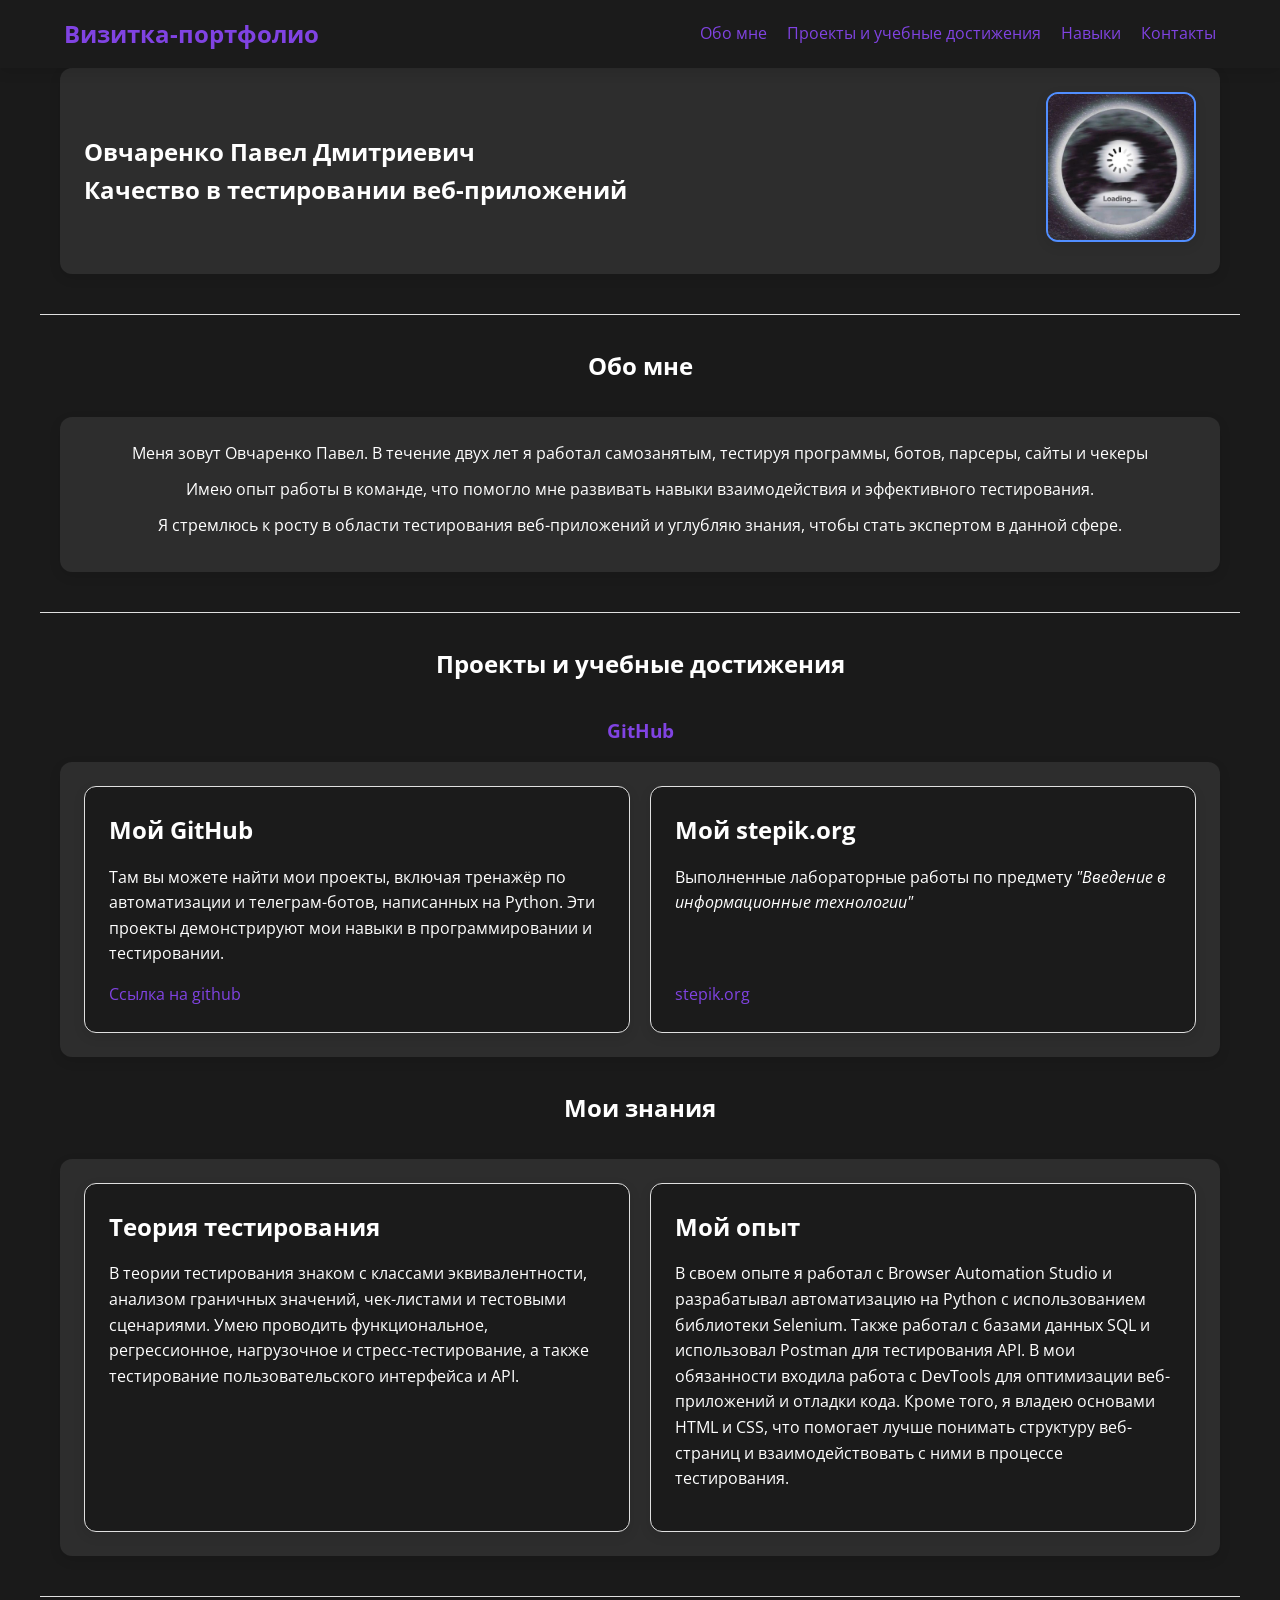
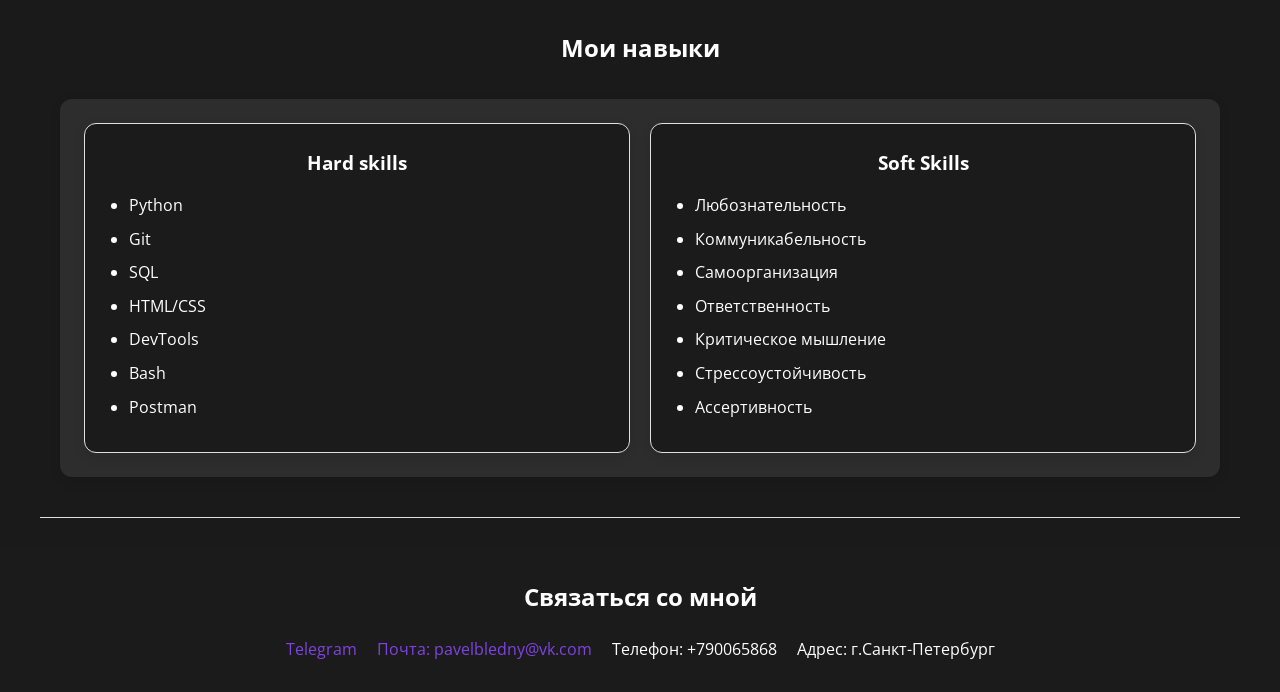
==== index.html @ 09defc1b "Update and rename main.html to index.html" ====
<!DOCTYPE html>
<html>
    <head>  
        <meta charset="utf-8" /> <!-- установка набора символов -->
        <meta name="viewport" content="width=device-width" /> <!-- элемент видовой области обеспечивает отрисовку страницы на ширине области просмотра, предотвращая отрисовку страниц мобильными браузерами шире области просмотра, а затем уменьшая их.-->
        <title>Овчаренко Павел</title> 
        <link rel="preconnect" href="https://fonts.googleapis.com">
        <link rel="preconnect" href="https://fonts.gstatic.com" crossorigin>
        <link href="https://fonts.googleapis.com/css2?family=Open+Sans:ital,wght@0,300..800;1,300..800&display=swap" rel="stylesheet">
        <link rel="stylesheet" href="style.css">
        <link rel="icon" href="foto/ava.jpg" type="image/x-icon">
        <link rel="shortcut icon" href="foto/ava.jpg" type="image/x-icon">
    </head>
    <body> 
        <header>
            <a href="#"><h2>Визитка-портфолио</h2></a>
            <nav>
                <h2>Навигация:</h2>
                <ul class="navigation">
                    <li><a href="#about_me">Обо мне</a></li>
                    <li><a href="#projects">Проекты и учебные достижения</a></li>
                    <li><a href="#skills">Навыки</a></li>
                    <li><a href="#contacts">Контакты</a></li>
                </ul>
            </nav>
        </header>
        <main>
            <section id="me" class="container">
                <div class="information">
                    <div class="performance">
                        <h1>Овчаренко Павел Дмитриевич</h1>
                        <h2>Качество в тестировании веб-приложений</h2>
                        
                    </div>
                    <div class="my_image">
                        <img src="foto/ava.jpg" alt="Мое фото" width="200" height="300">
                    </div>
                </div>
            </section>
            <section id="about_me" class="container">
                <h2 class="section_header">Обо мне</h2>
                <div class="info">
                    <p>Меня зовут Овчаренко Павел. В течение двух лет я работал самозанятым, тестируя программы, ботов, парсеры, сайты и чекеры</p>
                    <p>Имею опыт работы в команде, что помогло мне развивать навыки взаимодействия и эффективного тестирования.</p>
                    <p>Я стремлюсь к росту в области тестирования веб-приложений и углубляю знания, чтобы стать экспертом в данной сфере.</p>
                </div>
            </section>
            <section id="projects" class="container">
                <h2 class="section_header">Проекты и учебные достижения</h2>
                <a href="https://github.com/Pbnne" target="_blank"><h3 class="git_link">GitHub</h3></a>
                <div class="all_projects">
                    <div class="project">
                        <div class="about_project">
                            <h2>Мой GitHub</h2>
                            <p>Там вы можете найти мои проекты, включая тренажёр по автоматизации и телеграм-ботов, написанных на Python. Эти проекты демонстрируют мои навыки в программировании и тестировании.</p>
                            <a href="https://github.com/Pbnne">Ссылка на github</a>
                        </div>
                    </div>
                    <div class="project">
                        <div class="about_project">
                            <h2>Мой stepik.org</h2>
                            <p>Выполненные лабораторные работы по предмету <i>"Введение в информационные технологии"</i></p>
                            <a href="https://stepik.org/users/546768757/profile">stepik.org</a>
                        </div>
                    </div>
                </div>
                <h2 class="section_header">Мои знания</h2>
                <div class="all_cases">
                    <div class="case">
                        <div class="about_case">
                            <h2>Теория тестирования</h2>
                            <p>В теории тестирования знаком с классами эквивалентности, анализом граничных значений, чек-листами и тестовыми сценариями. Умею проводить функциональное, регрессионное, нагрузочное и стресс-тестирование, а также тестирование пользовательского интерфейса и API.</p>    
                        </div>
                    </div>
                    <div class="case">
                        <div class="about_case">
                            <h2>Мой опыт</h2>
                            <p>В своем опыте я работал с Browser Automation Studio и разрабатывал автоматизацию на Python с использованием библиотеки Selenium. Также работал с базами данных SQL и использовал Postman для тестирования API. В мои обязанности входила работа с DevTools для оптимизации веб-приложений и отладки кода. Кроме того, я владею основами HTML и CSS, что помогает лучше понимать структуру веб-страниц и взаимодействовать с ними в процессе тестирования.</p>
                        </div>
                    </div>
                </div>
            </section>
            <section id="skills" class="container">
                <h2 class="section_header">Мои навыки</h2>
                <div class="my_skills">
                    <div class="hard_skills">
                        <h3>Hard skills</h3>
                        <ul>
                            <li>Python</li>
                            <li>Git</li>
                            <li>SQL</li>
                            <li>HTML/CSS</li>
                            <li>DevTools</li>
                            <li>Bash</li>
                            <li>Postman</li>
                        </ul>
                    </div>
                    <div class="soft_skills">
                        <h3>Soft Skills</h3>
                        <ul>
                            <li>Любознательность</li>
                            <li>Коммуникабельность</li>
                            <li>Самоорганизация</li>
                            <li>Ответственность</li>
                            <li>Критическое мышление</li>
                            <li>Стрессоустойчивость</li>
                            <li>Ассертивность</li>
                        </ul>
                    </div>
                </div>
            </section>
        </main>
        <footer id="contacts" class="contacts">
            <h2>Связаться со мной</h2>
            <ul class="navigation">
                <li><a href="https://t.me/pbnne1" target="_blank">Telegram</a></li>
                <li><a href="mailto:pavelbledny@vk.com" target="_blank">Почта: pavelbledny@vk.com</a></li>
                <li>Телефон: +790065868</li>
                <li>Адрес: г.Санкт-Петербург</li>
            </ul>
        </footer>
        <script>
            document.querySelector('.hamburger-menu').addEventListener('click', function() {document.querySelector('nav').classList.toggle('active');});
        </script>
    </body>
</html>
---- style.css ----
/* Основные стили и сброс */
* {
  margin: 0;
  padding: 0;
  box-sizing: border-box;
}

:root {
  --primary-bg: #1A1A1A;
  --secondary-bg: #2D2D2D;
  --tertiary-bg: #1b1b1b;
  --primary-text: #ffffff;
  --accent-color: rgb(128, 67, 226);
  --accent-hover: rgb(0, 0, 255);
  --border-color: #e0e0e0;
  --shadow: 0 4px 12px rgba(0, 0, 0, 0.1);
  --border-radius: 12px;
  --padding-section: 24px;
  --padding-container: 40px;
  --img-border: 2px solid #518eff;
}

body {
  font-family: 'Open Sans', sans-serif;
  background-color: var(--primary-bg);
  line-height: 1.6;
  color: var(--primary-text);
  font-size: 16px;
}

/* Контейнеры и общие стили */
.container {
  width: 100%;
  max-width: 1200px;
  margin: 0 auto 30px;
  padding: 0 20px var(--padding-container);
  border-bottom: 1px solid var(--border-color);
}

/* Стиль для кнопки меню */
.hamburger-menu {
  display: none;
  cursor: pointer;
  font-size: 1.5rem;
  background: none;
  border: none;
  color: var(--primary-text);
}

.section_header {
  text-align: center;
  margin: 2rem 0;
}

/* Шапка сайта */
header {
  display: flex;
  justify-content: space-between;
  align-items: center;
  background-color: var(--tertiary-bg);
  padding: 15px 5%;
  width: 100%;
  position: sticky;
  top: 0;
  z-index: 100;
  box-shadow: var(--shadow);
}

nav {
  display: flex;
  align-items: center;
}

nav h2 {
  display: none; /* Скрываем заголовок навигации по умолчанию */
}

.navigation {
  display: flex;
  list-style: none;
  gap: 20px;
  flex-wrap: wrap;
  justify-content: center;
}

/* Раздел "Обо мне" */
.information {
  display: flex;
  justify-content: space-between;
  align-items: center;
  flex-wrap: wrap;
  gap: 40px;
  background-color: var(--secondary-bg);
  border-radius: var(--border-radius);
  padding: var(--padding-section);
  box-shadow: var(--shadow);
}

.performance {
  flex: 1;
  min-width: 300px;
}

.my_image {
  flex-shrink: 0;
}

.my_image img {
  border-radius: var(--border-radius);
  box-shadow: var(--shadow);
  border: var(--img-border);
  max-width: 150px;
  height: auto;
  width: 100%;
}

/* Стиль для информации "Обо мне" */
.info {
  text-align: center;
  background-color: var(--secondary-bg);
  border-radius: var(--border-radius);
  padding: var(--padding-section);
  box-shadow: var(--shadow);
}

.info p {
  margin-bottom: 10px;
}

/* Ссылки */
a {
  text-decoration: none;
  color: var(--accent-color);
  transition: color 0.3s ease;
}

a:hover {
  color: var(--accent-hover);
}

.git_link {
  display: block;
  text-align: center;
  margin: 1rem 0;
  font-size: 1.2rem;
}

/* Проекты и кейсы */
.all_projects, .all_cases {
  display: grid;
  grid-template-columns: repeat(auto-fit, minmax(280px, 1fr));
  gap: 20px;
  background-color: var(--secondary-bg);
  border-radius: var(--border-radius);
  padding: var(--padding-section);
  box-shadow: var(--shadow);
}

.project, .case, .hard_skills, .soft_skills {
  background-color: var(--tertiary-bg);
  border-radius: var(--border-radius);
  padding: var(--padding-section);
  box-shadow: var(--shadow);
  border: 1px solid var(--border-color);
  height: 100%;
  display: flex;
  flex-direction: column;
}

.about_project, .about_case {
  display: flex;
  flex-direction: column;
  height: 100%;
}

.about_project h2, .about_case h2 {
  margin-bottom: 15px;
}

.about_project p, .about_case p {
  margin-bottom: 15px;
  flex-grow: 1;
}

/* Навыки */
.my_skills {
  display: grid;
  grid-template-columns: repeat(auto-fit, minmax(280px, 1fr));
  gap: 20px;
  background-color: var(--secondary-bg);
  border-radius: var(--border-radius);
  padding: var(--padding-section);
  box-shadow: var(--shadow);
}

.hard_skills, .soft_skills {
  padding: var(--padding-section);
}

.hard_skills h3, .soft_skills h3 {
  margin-bottom: 15px;
  text-align: center;
}

.hard_skills ul, .soft_skills ul {
  padding-left: 20px;
}

.hard_skills li, .soft_skills li {
  margin-bottom: 8px;
}

/* Футер */
footer {
  background-color: var(--tertiary-bg);
  padding: 30px 20px;
  text-align: center;
}

footer h2 {
  margin-bottom: 20px;
}

footer .navigation {
  justify-content: center;
  padding: 0;
}

/* Медиа-запросы для адаптивности */
@media (max-width: 992px) {
  .information {
    justify-content: center;
    text-align: center;
  }
  
  .performance {
    text-align: center;
  }
}

@media (max-width: 768px) {

  .hamburger-menu {
    display: block;
  }

  header {
    flex-direction: column;
    padding-bottom: 15px;
  }
  
  header > a {
    margin-bottom: 10px;
  }
  
  nav {
    position: fixed;
    top: 50px; /* высота хедера */
    left: -100%; /* начально скрыто за пределами экрана */
    width: 80%;
    height: 100vh;
    background-color: var(--tertiary-bg);
    transition: left 0.3s ease;
    z-index: 999;
    padding: 20px;
  }
  
  nav.active {
    left: 0; /* показываем при активации */
  }
  
  .navigation {
    flex-direction: column;
    width: 100%;
  }
  
  .navigation li {
    width: 100%;
    margin-bottom: 15px;
  }
  
  .navigation a {
    display: block;
    padding: 10px;
    font-size: 1.1rem;
  }
  
  .information {
    flex-direction: column-reverse;
  }
  
  .my_image {
    margin-bottom: 20px;
  }
}

@media (max-width: 576px) {

  header {
    position: fixed;
    top: 0;
    left: 0;
    right: 0;
    padding: 8px 10px;
    z-index: 1000;
  }
  
  /* Важно: добавляем отступ для основного контента, 
     чтобы он не оказался под фиксированным header */
  main {
    margin-top: 60px; /* Регулируйте значение в зависимости от высоты вашего header */
  }
  
  header > a h2 {
    font-size: 1.1rem;
  }
  
  nav {
    width: 100%;
  }
  
  nav h2 {
    display: block;
    text-align: center;
    width: 100%;
    margin-bottom: 10px;
  }
  
  .navigation {
    flex-direction: column;
    align-items: center;
    width: 100%;
    gap: 10px;
  }
  
  .navigation li {
    width: 100%;
    text-align: center;
  }
  
  .navigation a {
    display: block;
    padding: 8px;
    background-color: var(--tertiary-bg);
    border-radius: 5px;
  }
  
  /* Другие стили для мобильных устройств */
  .all_projects, .all_cases, .my_skills {
    padding: 15px;
  }
  
  .project, .case, .hard_skills, .soft_skills {
    padding: 15px;
  }
  
  .info {
    padding: 15px;
  }
  
  .container {
    padding: 0 15px 30px;
  }
  
  footer .navigation {
    flex-direction: column;
  }
}

/* Анимации и переходы */
.project, .case, a, img {
  transition: all 0.3s ease;
}

.project:hover, .case:hover {
  transform: translateY(-5px);
  box-shadow: 0 6px 16px rgba(0, 0, 0, 0.15);
}

/* Доступность */
@media (prefers-reduced-motion: reduce) {
  * {
    transition: none !important;
    animation: none !important;
  }
}

/* Для печати */
@media print {
  body {
    background-color: white;
    color: black;
  }
  
  .container {
    border: none;
    margin: 0;
    padding: 10px 0;
  }
  
  header, nav, footer {
    display: none;
  }
}
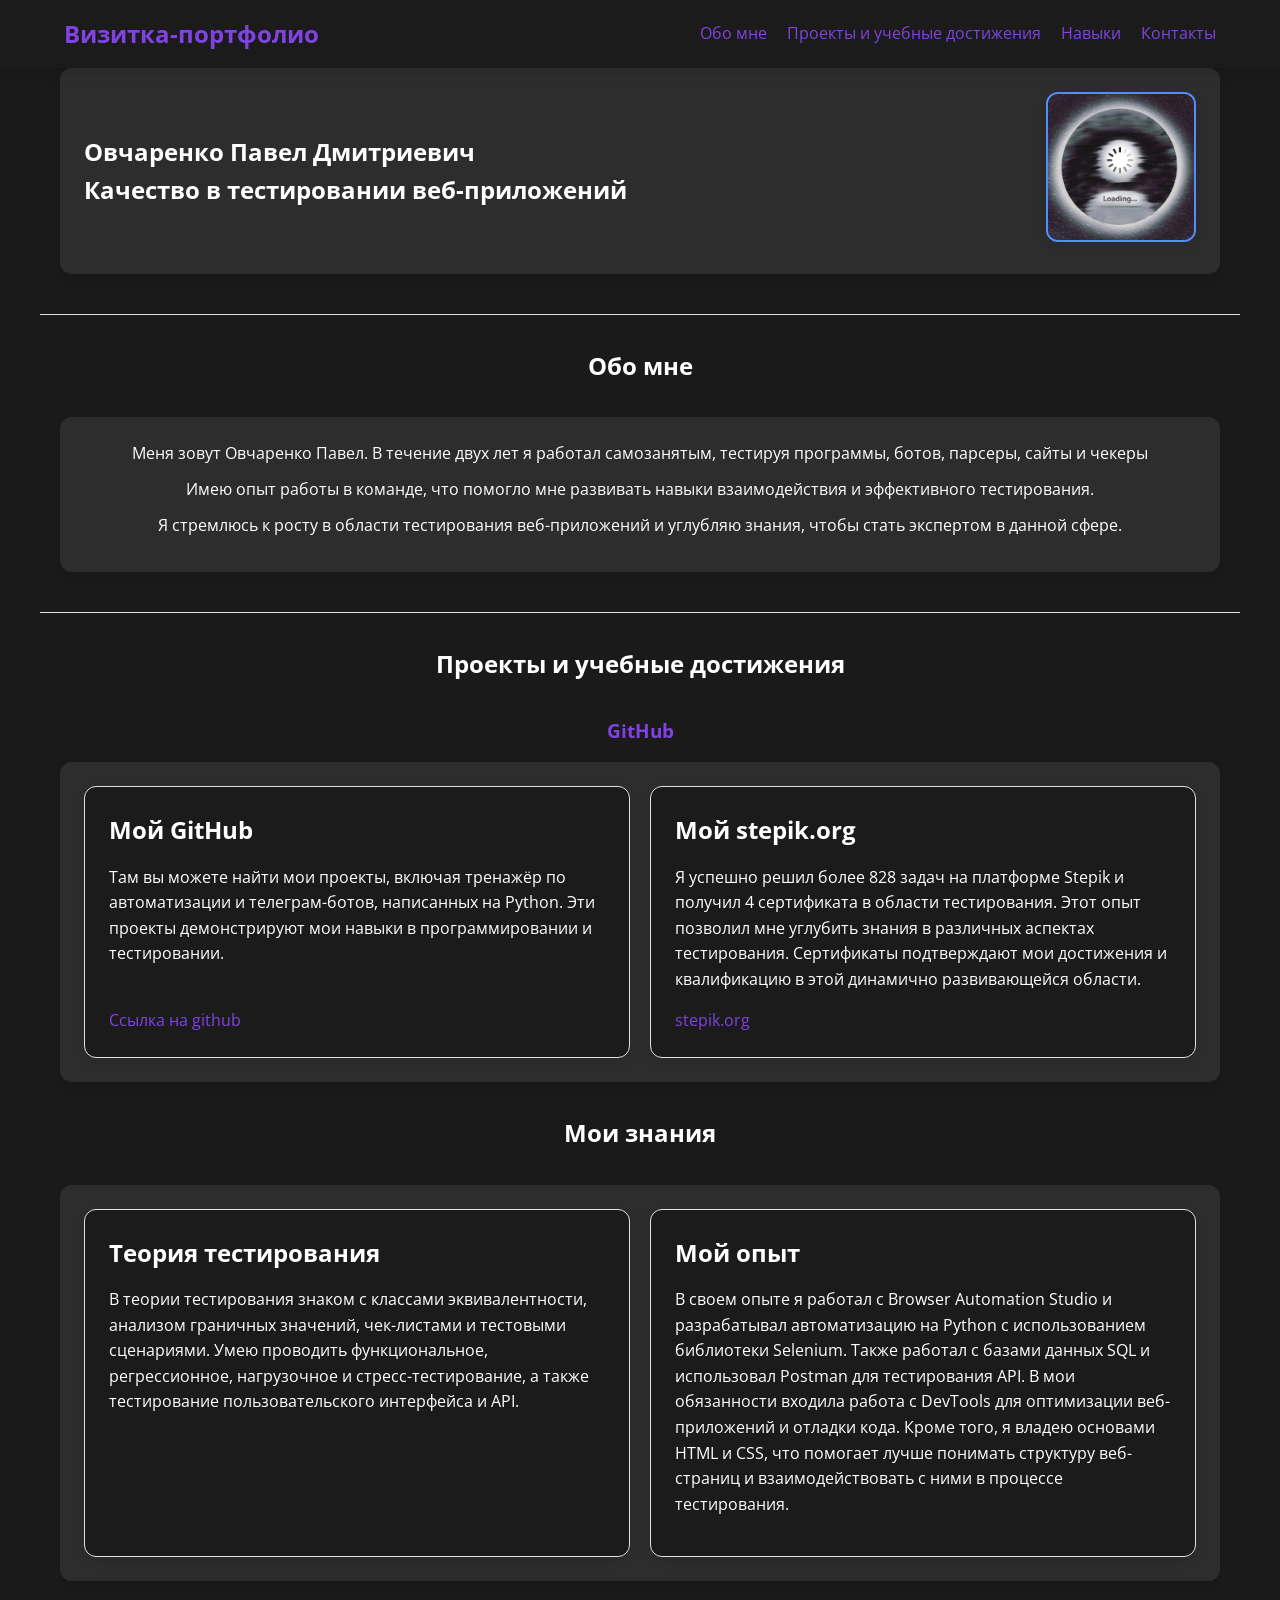
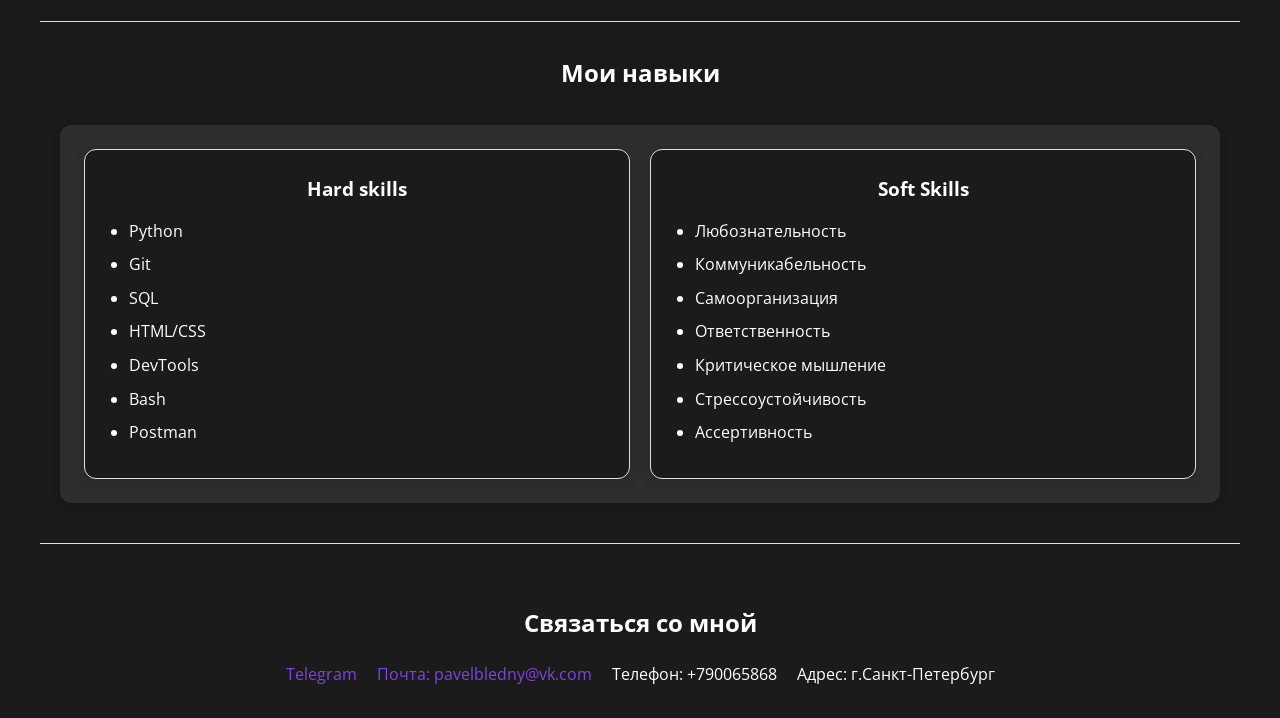
==== commit bec93f87: "Update index.html" ====
--- a/index.html
+++ b/index.html
@@ -59,7 +59,7 @@
                     <div class="project">
                         <div class="about_project">
                             <h2>Мой stepik.org</h2>
-                            <p>Выполненные лабораторные работы по предмету <i>"Введение в информационные технологии"</i></p>
+                            <p>Я успешно решил более 828 задач на платформе Stepik и получил 4 сертификата в области тестирования. Этот опыт позволил мне углубить знания в различных аспектах тестирования. Сертификаты подтверждают мои достижения и квалификацию в этой динамично развивающейся области.</p>
                             <a href="https://stepik.org/users/546768757/profile">stepik.org</a>
                         </div>
                     </div>
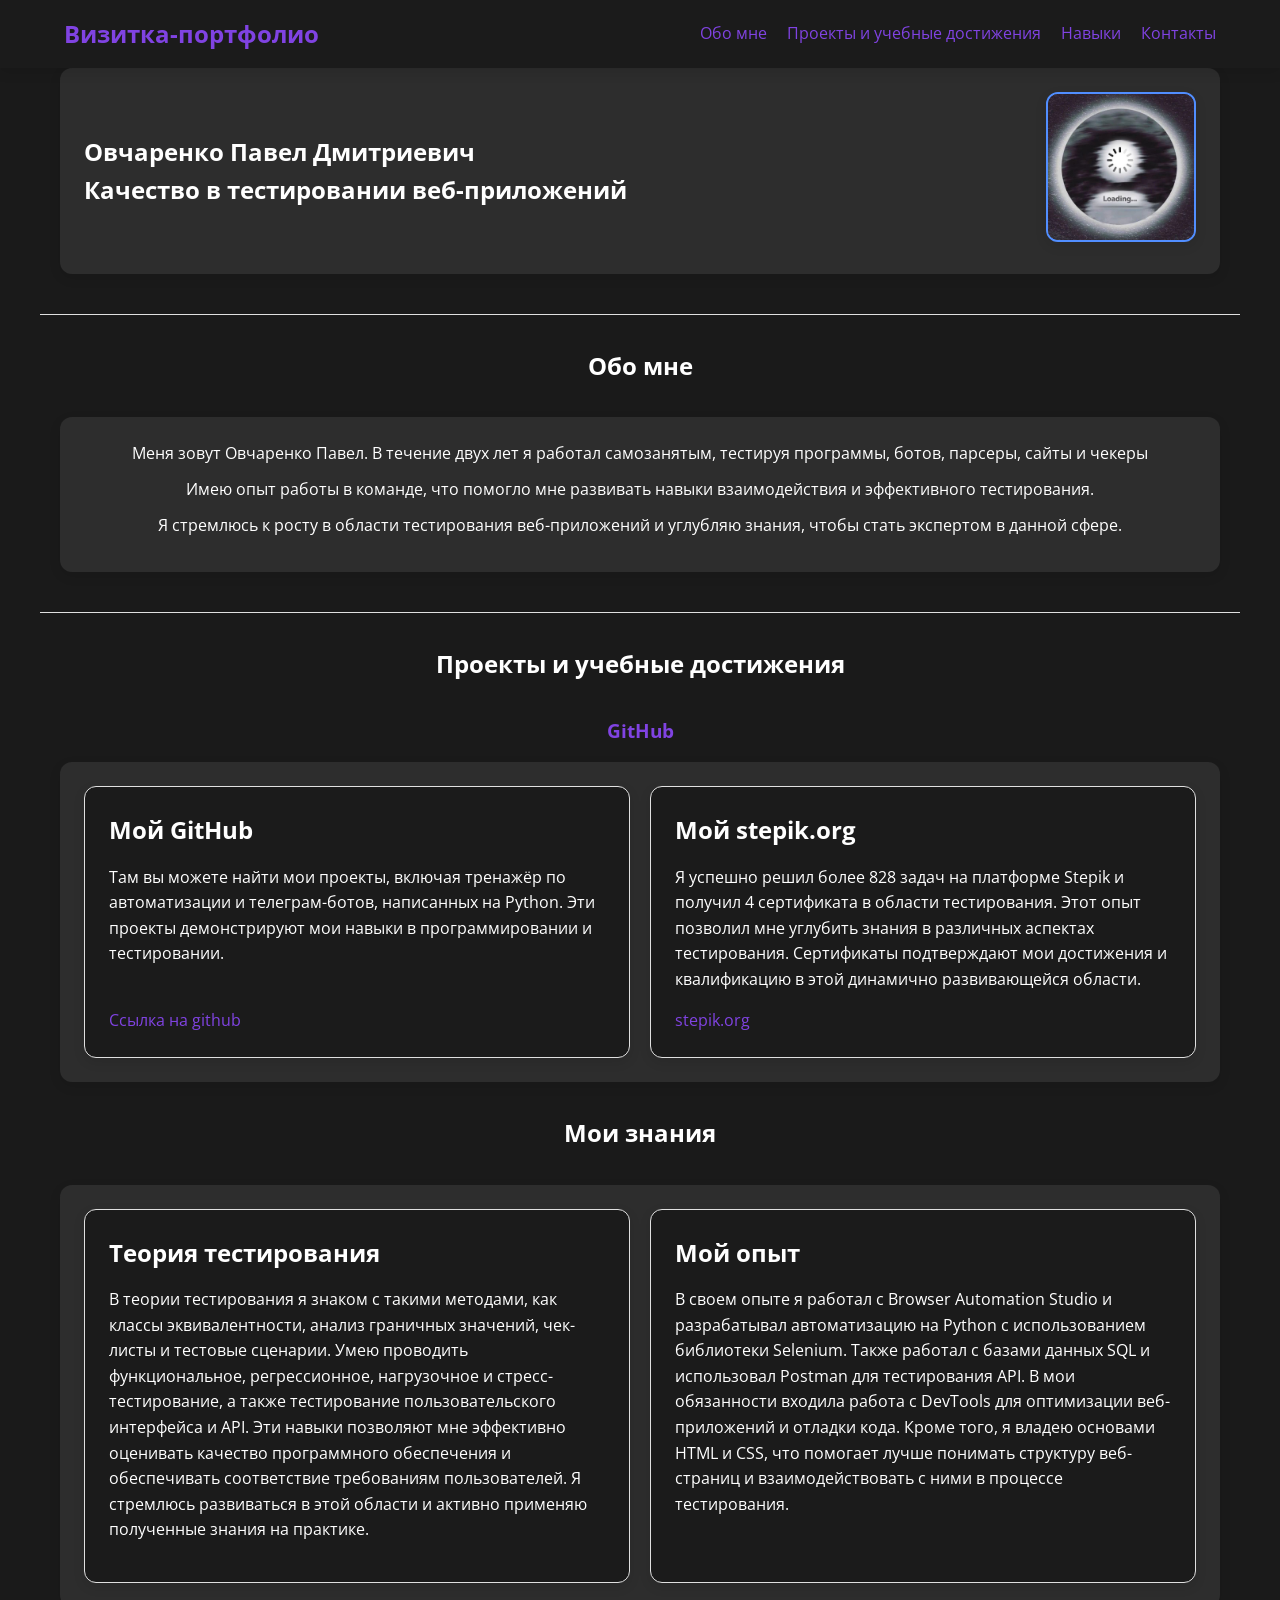
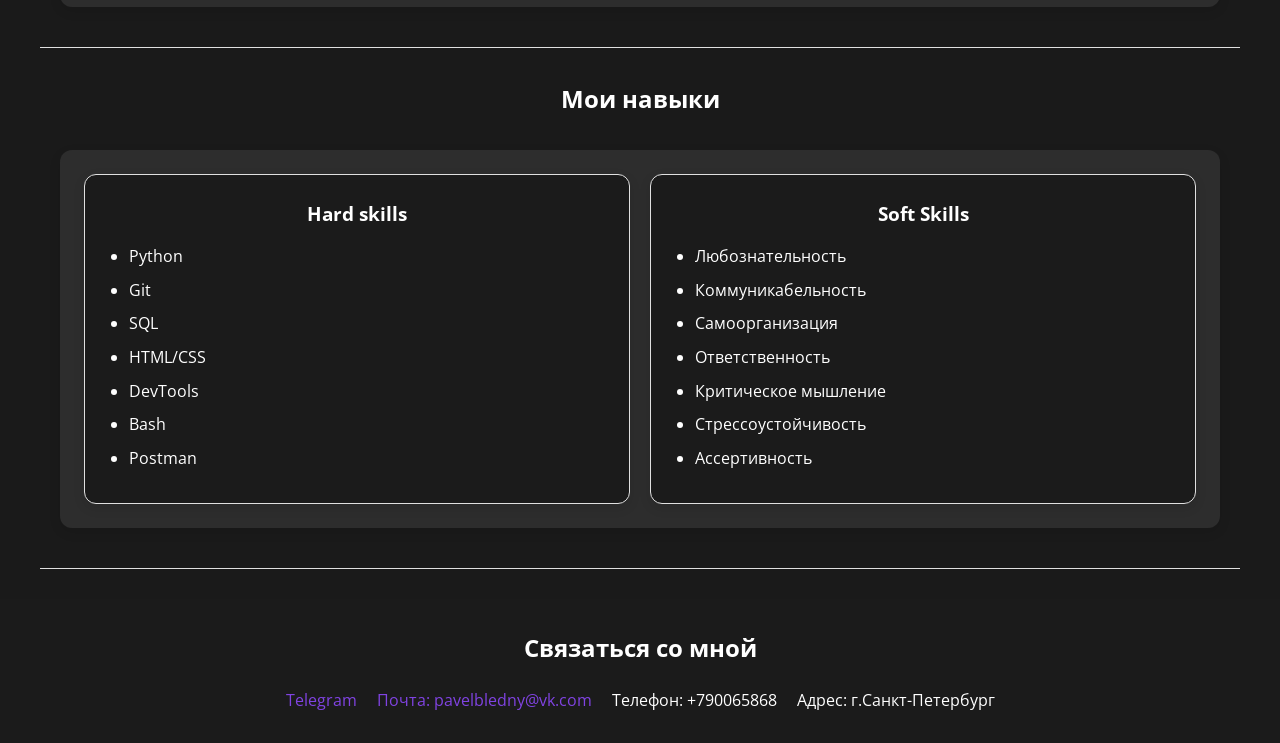
==== commit 80014114: "Update index.html" ====
--- a/index.html
+++ b/index.html
@@ -69,7 +69,7 @@
                     <div class="case">
                         <div class="about_case">
                             <h2>Теория тестирования</h2>
-                            <p>В теории тестирования знаком с классами эквивалентности, анализом граничных значений, чек-листами и тестовыми сценариями. Умею проводить функциональное, регрессионное, нагрузочное и стресс-тестирование, а также тестирование пользовательского интерфейса и API.</p>    
+                            <p>В теории тестирования я знаком с такими методами, как классы эквивалентности, анализ граничных значений, чек-листы и тестовые сценарии. Умею проводить функциональное, регрессионное, нагрузочное и стресс-тестирование, а также тестирование пользовательского интерфейса и API. Эти навыки позволяют мне эффективно оценивать качество программного обеспечения и обеспечивать соответствие требованиям пользователей. Я стремлюсь развиваться в этой области и активно применяю полученные знания на практике.</p>    
                         </div>
                     </div>
                     <div class="case">
